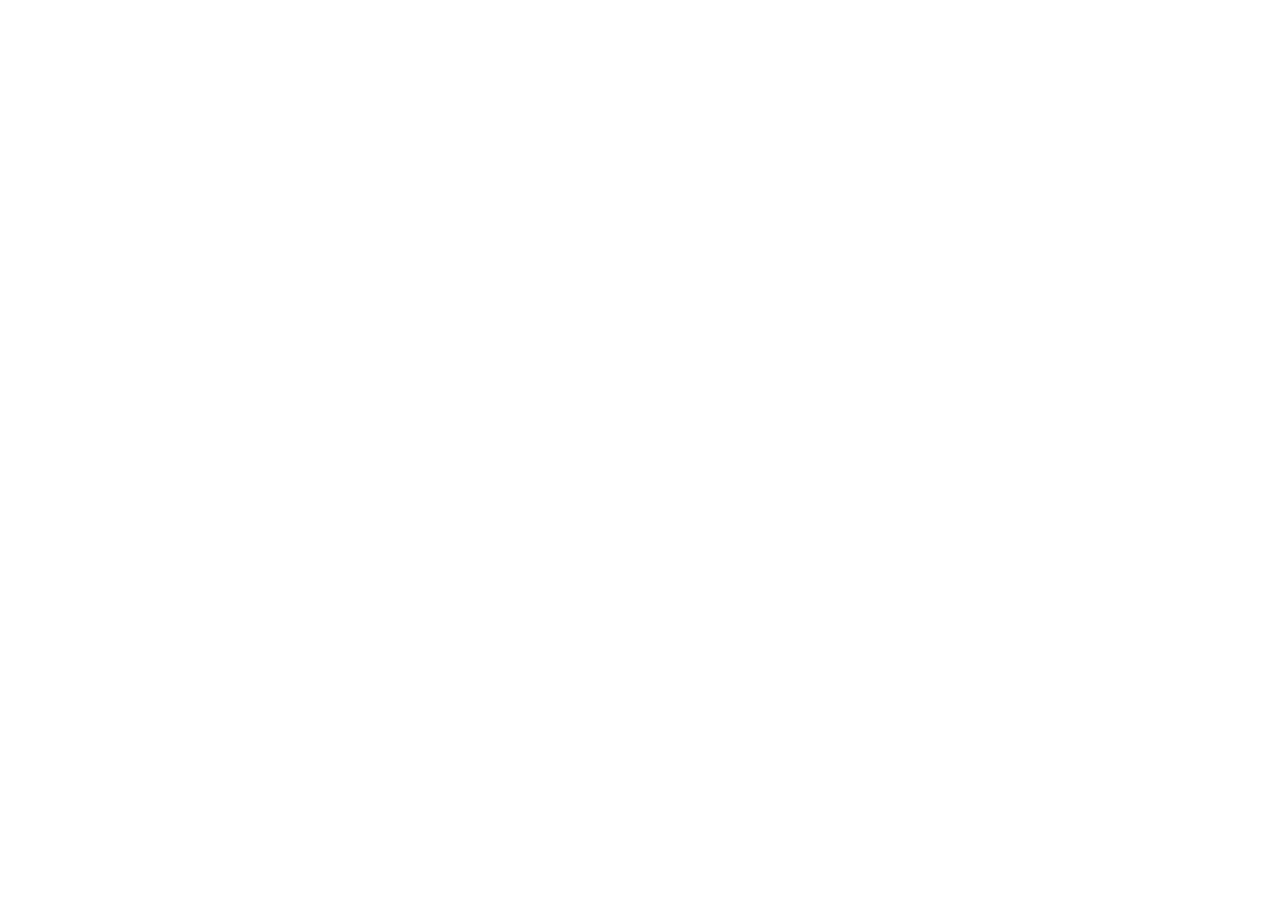
==== index.html @ d0127d20 "add fonts, base styles and index page frame" ====
<!doctype html>
<html lang="ru">
  <head>
    <meta charset="utf-8" />
    <meta
      name="viewport"
      content="width=device-width,initial-scale=1,maximum-scale=1,user-scalable=0"
    />
    <title></title>
    <link rel="stylesheet" href="styles/base.css" />
    <link rel="stylesheet" href="styles/base_adaptive.css" />
    <link rel="stylesheet" href="styles/index.css" />
    <link rel="stylesheet" href="styles/index_adaptive.css" />
  </head>
  <body></body>
</html>
---- styles/base.css ----
*,
*::before,
*::after {
  box-sizing: border-box;
}

@font-face {
  font-family: "Roboto";
  src: url("../fonts/Roboto-Regular.ttf");
  font-weight: normal;
}

@font-face {
  font-family: "Roboto";
  src: url("../fonts/Roboto-Bold.ttf");
  font-weight: bold;
}

@font-face {
  font-family: "Roboto";
  src: url("../fonts/Roboto-Medium.ttf");
  font-weight: 500;
}
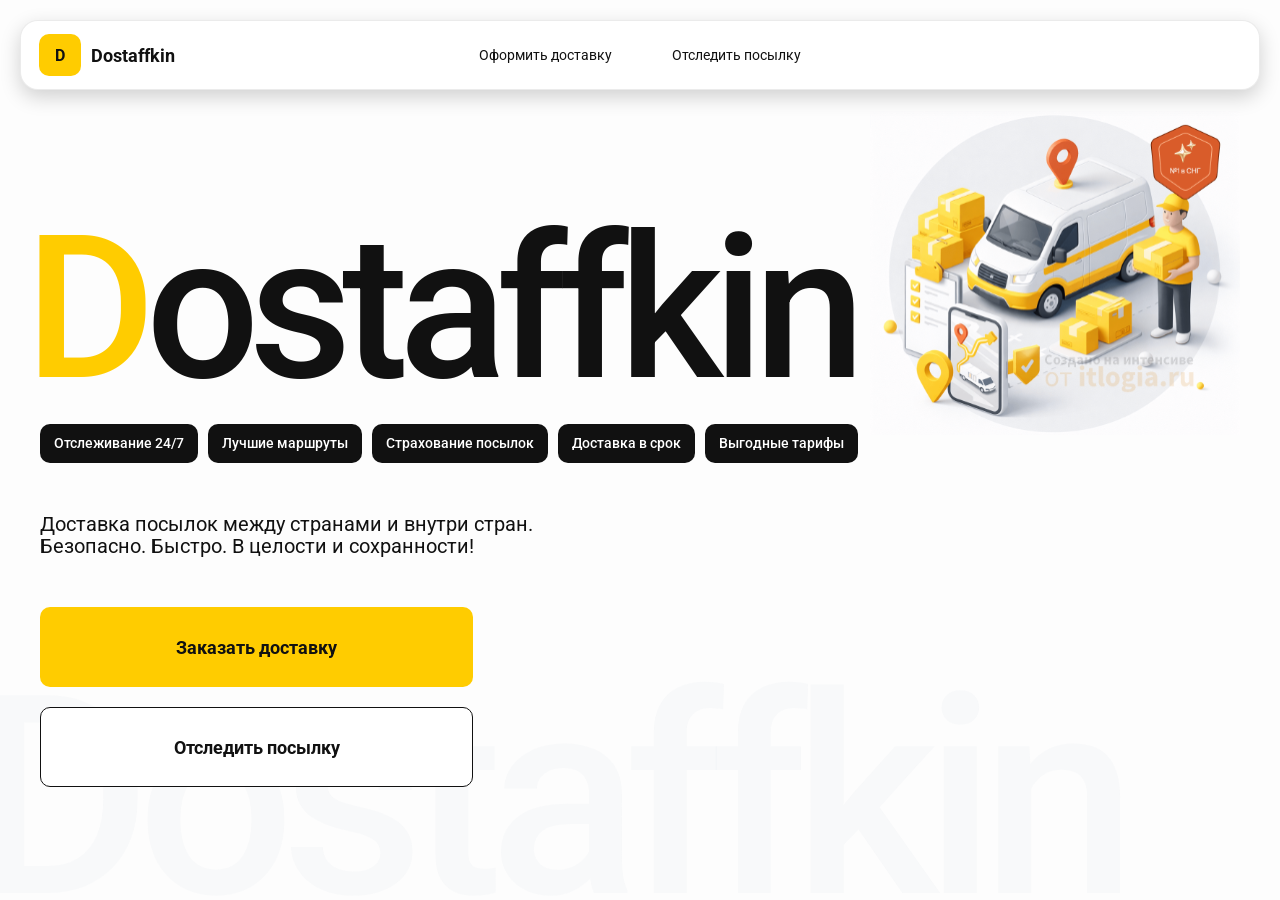
==== commit c3fe9517: "add index page contet" ====
--- a/index.html
+++ b/index.html
@@ -6,11 +6,55 @@
       name="viewport"
       content="width=device-width,initial-scale=1,maximum-scale=1,user-scalable=0"
     />
-    <title></title>
+    <title>
+      Dostaffkin — Доставка посылок между странами и внутри стран. Безопасно.
+      Быстро. В целости и сохранности!
+    </title>
     <link rel="stylesheet" href="styles/base.css" />
     <link rel="stylesheet" href="styles/base_adaptive.css" />
     <link rel="stylesheet" href="styles/index.css" />
     <link rel="stylesheet" href="styles/index_adaptive.css" />
   </head>
-  <body></body>
+  <body>
+    <div class="container">
+      <header class="header">
+        <a class="header-brand" href="#">
+          <div class="header-logo">D</div>
+          <div class="header-title">Dostaffkin</div>
+        </a>
+        <nav class="header-menu">
+          <a class="header-link" href="#">Оформить <span>доставку</span></a>
+          <a class="header-link" href="#">Отследить <span>посылку</span></a>
+        </nav>
+      </header>
+      <main class="main">
+        <section class="main-info">
+          <div class="main-title"><span>D</span>ostaffkin</div>
+          <div class="main-features">
+            <div class="main-feature">Отслеживание 24/7</div>
+            <div class="main-feature">Лучшие маршруты</div>
+            <div class="main-feature">Страхование посылок</div>
+            <div class="main-feature">Доставка в срок</div>
+            <div class="main-feature">Выгодные тарифы</div>
+          </div>
+          <div class="main-description">
+            Доставка посылок между странами и внутри стран. Безопасно. Быстро. В
+            целости и сохранности!
+          </div>
+          <div class="main-actions">
+            <a class="button" type="button" href="./order.html"
+              >Заказать доставку</a
+            >
+            <a class="button button-white" type="button" href="./track.html"
+              >Отследить посылку</a
+            >
+          </div>
+          <div class="main-title-ghost">Dostaffkin</div>
+        </section>
+        <section class="main-image">
+          <img src="images/main-image.svg" alt="Main image" />
+        </section>
+      </main>
+    </div>
+  </body>
 </html>
--- a/styles/base.css
+++ b/styles/base.css
@@ -21,3 +21,110 @@
   src: url("../fonts/Roboto-Medium.ttf");
   font-weight: 500;
 }
+
+html,
+body {
+  margin: 0;
+  color: #111111;
+  font-family: "Roboto", sans-serif;
+}
+
+body {
+  background: #fdfdfd;
+}
+
+.header {
+  border-radius: 18px;
+  box-shadow: 0 7px 20px 0 #0000002e;
+  backdrop-filter: blur(10px);
+  background: #ffffff;
+  left: 20px;
+  border: 1px solid rgba(0, 0, 0, 0.08);
+  position: fixed;
+  right: 20px;
+  top: 20px;
+  padding: 14px 18px;
+  height: 70px;
+  display: flex;
+  align-items: center;
+  z-index: 6;
+}
+
+.header-brand {
+  display: flex;
+  align-items: center;
+  text-decoration: none;
+  gap: 10px;
+}
+
+.header-logo {
+  width: 42px;
+  height: 42px;
+  border-radius: 10px;
+  background: #ffcc00;
+  display: grid;
+  place-items: center;
+  font-weight: bold;
+  color: #111;
+}
+
+.header-title {
+  font-size: 18px;
+  font-weight: bold;
+  color: #111111;
+  text-decoration: none;
+}
+
+.header-menu {
+  display: flex;
+  align-items: center;
+  gap: 60px;
+  margin: 0;
+  position: absolute;
+  left: 50%;
+  transform: translateX(-50%);
+}
+
+.header-link {
+  font-size: 14px;
+  color: #111111;
+  text-decoration: none;
+}
+
+.button {
+  border: 0;
+  outline: none;
+  height: 44px;
+  border-radius: 10px;
+  font-size: 14px;
+  font-weight: bold;
+  cursor: pointer;
+  font-family: inherit;
+  transition:
+    transform 0.08s ease,
+    opacity 0.12s ease;
+  background: #ffcc00;
+  color: #111111;
+  text-align: center;
+  text-decoration: none;
+}
+
+.button:hover {
+  background-color: #e5bc19;
+}
+
+.button:disabled {
+  cursor: not-allowed;
+  background-color: #fade6e;
+  color: #787878;
+  transform: none;
+}
+
+.button.button-white {
+  background: #ffffff;
+  border: 1px solid #111111;
+}
+
+.button.button-white:hover {
+  background: rgb(241 241 241);
+}
--- a/styles/index.css
+++ b/styles/index.css
@@ -0,0 +1,97 @@
+.container {
+  overflow: hidden;
+  min-height: 100vh;
+}
+
+.main {
+  padding: 111px 40px 40px;
+  position: relative;
+  display: flex;
+}
+
+.main-info {
+  max-width: 840px;
+  width: 100%;
+  position: relative;
+}
+
+.main-title {
+  margin-top: 98px;
+  font-weight: 500;
+  font-size: 200px;
+  line-height: 1;
+  letter-spacing: -0.05em;
+  color: #111111;
+  left: -15px;
+  position: relative;
+}
+
+.main-title span {
+  color: #ffcc00;
+}
+
+.main-features {
+  margin-top: 15px;
+  display: flex;
+  flex-wrap: wrap;
+  gap: 10px;
+}
+
+.main-feature {
+  background: #111111;
+  color: #ffffff;
+  padding: 12px 14px;
+  font-weight: 500;
+  font-size: 14px;
+  line-height: 1.1;
+  border-radius: 10px;
+}
+
+.main-description {
+  margin-top: 50px;
+  max-width: 500px;
+  font-size: 20px;
+  line-height: 1.1;
+  color: #111111;
+}
+
+.main-actions {
+  margin-top: 50px;
+  display: flex;
+  flex-direction: column;
+  gap: 20px;
+}
+
+.main-actions .button {
+  height: 80px;
+  width: 433px;
+  font-size: 18px;
+  font-weight: bold;
+  place-items: center;
+  display: grid;
+}
+
+.main-title-ghost {
+  position: absolute;
+  z-index: -1;
+  left: -70px;
+  bottom: -150px;
+  font-weight: 500;
+  font-size: 278px;
+  line-height: 1;
+  letter-spacing: -0.05em;
+  color: #ecedf04d;
+}
+
+.main-image {
+  width: 1024px;
+  top: 100px;
+  z-index: -2;
+}
+
+.main-image img {
+  width: 100%;
+  max-width: 1024px;
+  height: auto;
+  display: block;
+}
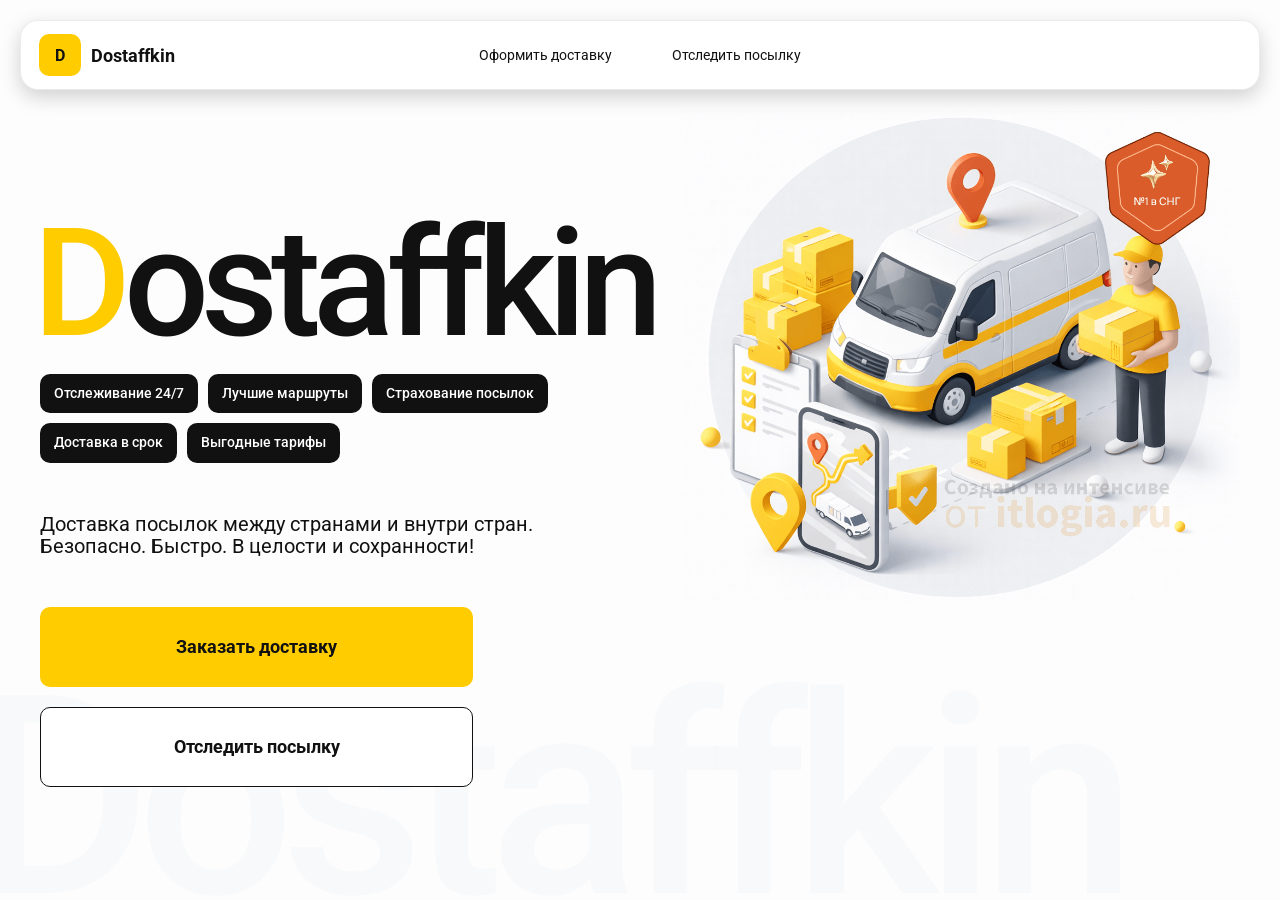
==== commit 6f1b8e18: "fix style in index.html" ====
--- a/index.html
+++ b/index.html
@@ -6,10 +6,12 @@
       name="viewport"
       content="width=device-width,initial-scale=1,maximum-scale=1,user-scalable=0"
     />
+
     <title>
       Dostaffkin — Доставка посылок между странами и внутри стран. Безопасно.
       Быстро. В целости и сохранности!
     </title>
+
     <link rel="stylesheet" href="styles/base.css" />
     <link rel="stylesheet" href="styles/base_adaptive.css" />
     <link rel="stylesheet" href="styles/index.css" />
@@ -30,6 +32,7 @@
       <main class="main">
         <section class="main-info">
           <div class="main-title"><span>D</span>ostaffkin</div>
+
           <div class="main-features">
             <div class="main-feature">Отслеживание 24/7</div>
             <div class="main-feature">Лучшие маршруты</div>
@@ -37,10 +40,12 @@
             <div class="main-feature">Доставка в срок</div>
             <div class="main-feature">Выгодные тарифы</div>
           </div>
+
           <div class="main-description">
             Доставка посылок между странами и внутри стран. Безопасно. Быстро. В
             целости и сохранности!
           </div>
+
           <div class="main-actions">
             <a class="button" type="button" href="./order.html"
               >Заказать доставку</a
@@ -49,6 +54,7 @@
               >Отследить посылку</a
             >
           </div>
+
           <div class="main-title-ghost">Dostaffkin</div>
         </section>
         <section class="main-image">
--- a/styles/base_adaptive.css
+++ b/styles/base_adaptive.css
@@ -0,0 +1,32 @@
+@media (max-width: 767px) {
+  .header {
+    left: 10px;
+    right: 10px;
+    top: 10px;
+  }
+
+  .header-link span {
+    display: none;
+  }
+
+  .header-menu {
+    gap: 20px;
+    justify-content: flex-start;
+    margin: 0 0 0 30px;
+    position: static;
+    transform: none;
+  }
+}
+
+@media (max-width: 420px) {
+  .header-title {
+    display: none;
+  }
+}
+
+@media (max-width: 374px) {
+  .header-menu {
+    gap: 10px;
+    margin: 0 0 0 10px;
+  }
+}
--- a/styles/index_adaptive.css
+++ b/styles/index_adaptive.css
@@ -0,0 +1,94 @@
+@media (max-width: 1760px) {
+  .main-title {
+    font-size: 150px;
+    left: -7px;
+  }
+
+  .main-info {
+    max-width: 640px;
+  }
+}
+@media (max-width: 1200px) {
+  .main-info {
+    max-width: 540px;
+  }
+
+  .main {
+    padding: 111px 20px 20px;
+  }
+
+  .main-title {
+    font-size: 120px;
+    left: -4px;
+  }
+
+  .main-title-ghost {
+    font-size: 220px;
+  }
+}
+@media (max-width: 1024px) {
+  .main-title {
+    margin-top: 30px;
+  }
+
+  .main {
+    flex-direction: column-reverse;
+  }
+
+  .main-image {
+    max-width: 350px;
+    position: absolute;
+    left: 370px;
+    top: 370px;
+  }
+
+  .main-info {
+    max-width: 100%;
+  }
+
+  .main-actions {
+    gap: 10px;
+  }
+
+  .main-actions .button {
+    height: 50px;
+    font-size: 14px;
+    width: auto;
+    max-width: 300px;
+  }
+
+  .main-description {
+    max-width: 350px;
+  }
+}
+@media (max-width: 570px) {
+  .main-title {
+    font-size: 88px;
+  }
+
+  .main-description {
+    max-width: 100%;
+  }
+
+  .main-actions {
+    width: 100%;
+  }
+
+  .main-actions .button {
+    width: 100%;
+    max-width: 100%;
+  }
+
+  .main-image {
+    max-width: 650px;
+    position: absolute;
+    left: 170px;
+    top: 70px;
+    opacity: 0.2;
+  }
+}
+@media (max-width: 400px) {
+  .main-title {
+    font-size: 70px;
+  }
+}
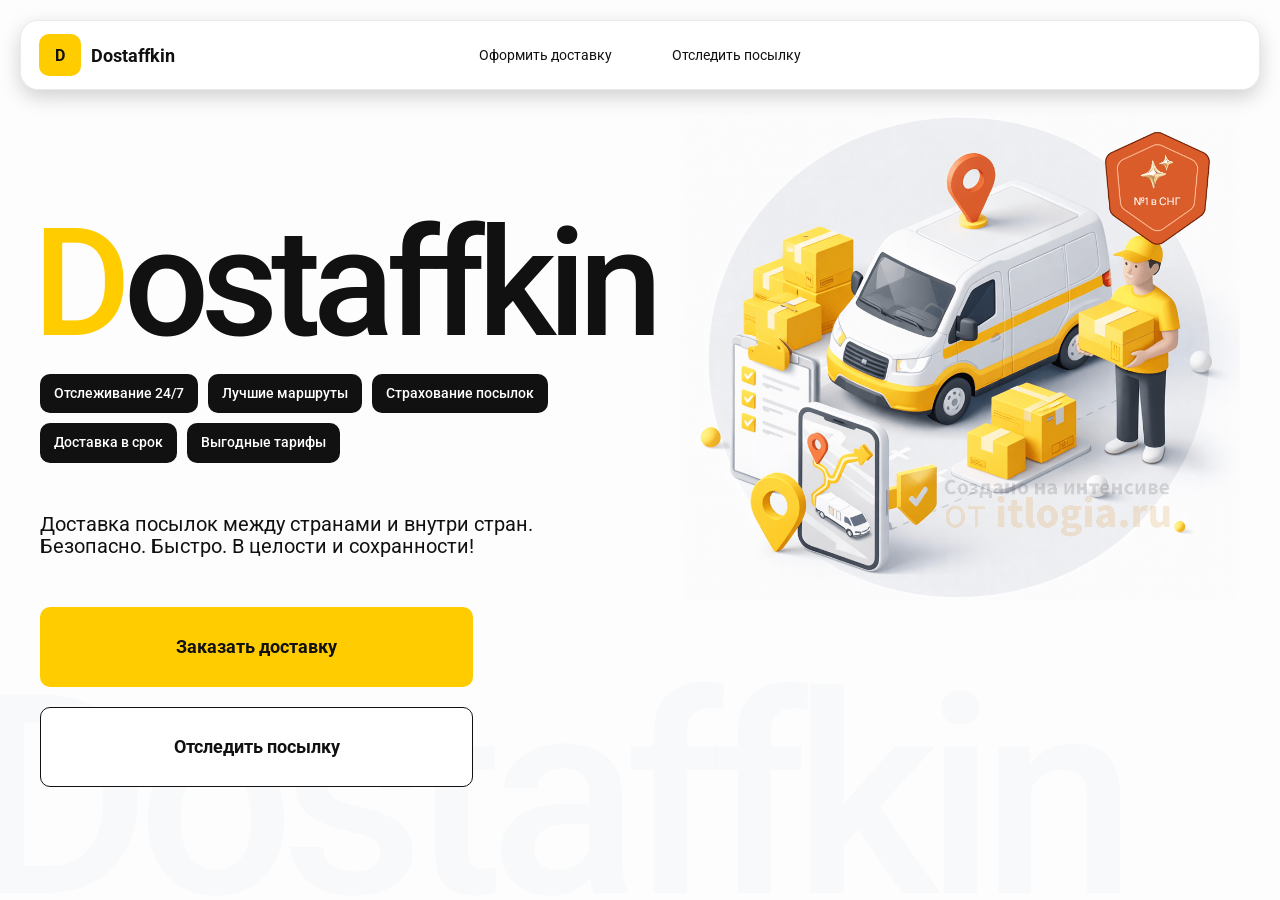
==== commit 6df0bff4: "fix main-image extension" ====
--- a/index.html
+++ b/index.html
@@ -58,7 +58,7 @@
           <div class="main-title-ghost">Dostaffkin</div>
         </section>
         <section class="main-image">
-          <img src="images/main-image.svg" alt="Main image" />
+          <img src="images/main-image.png" alt="Main image" />
         </section>
       </main>
     </div>
